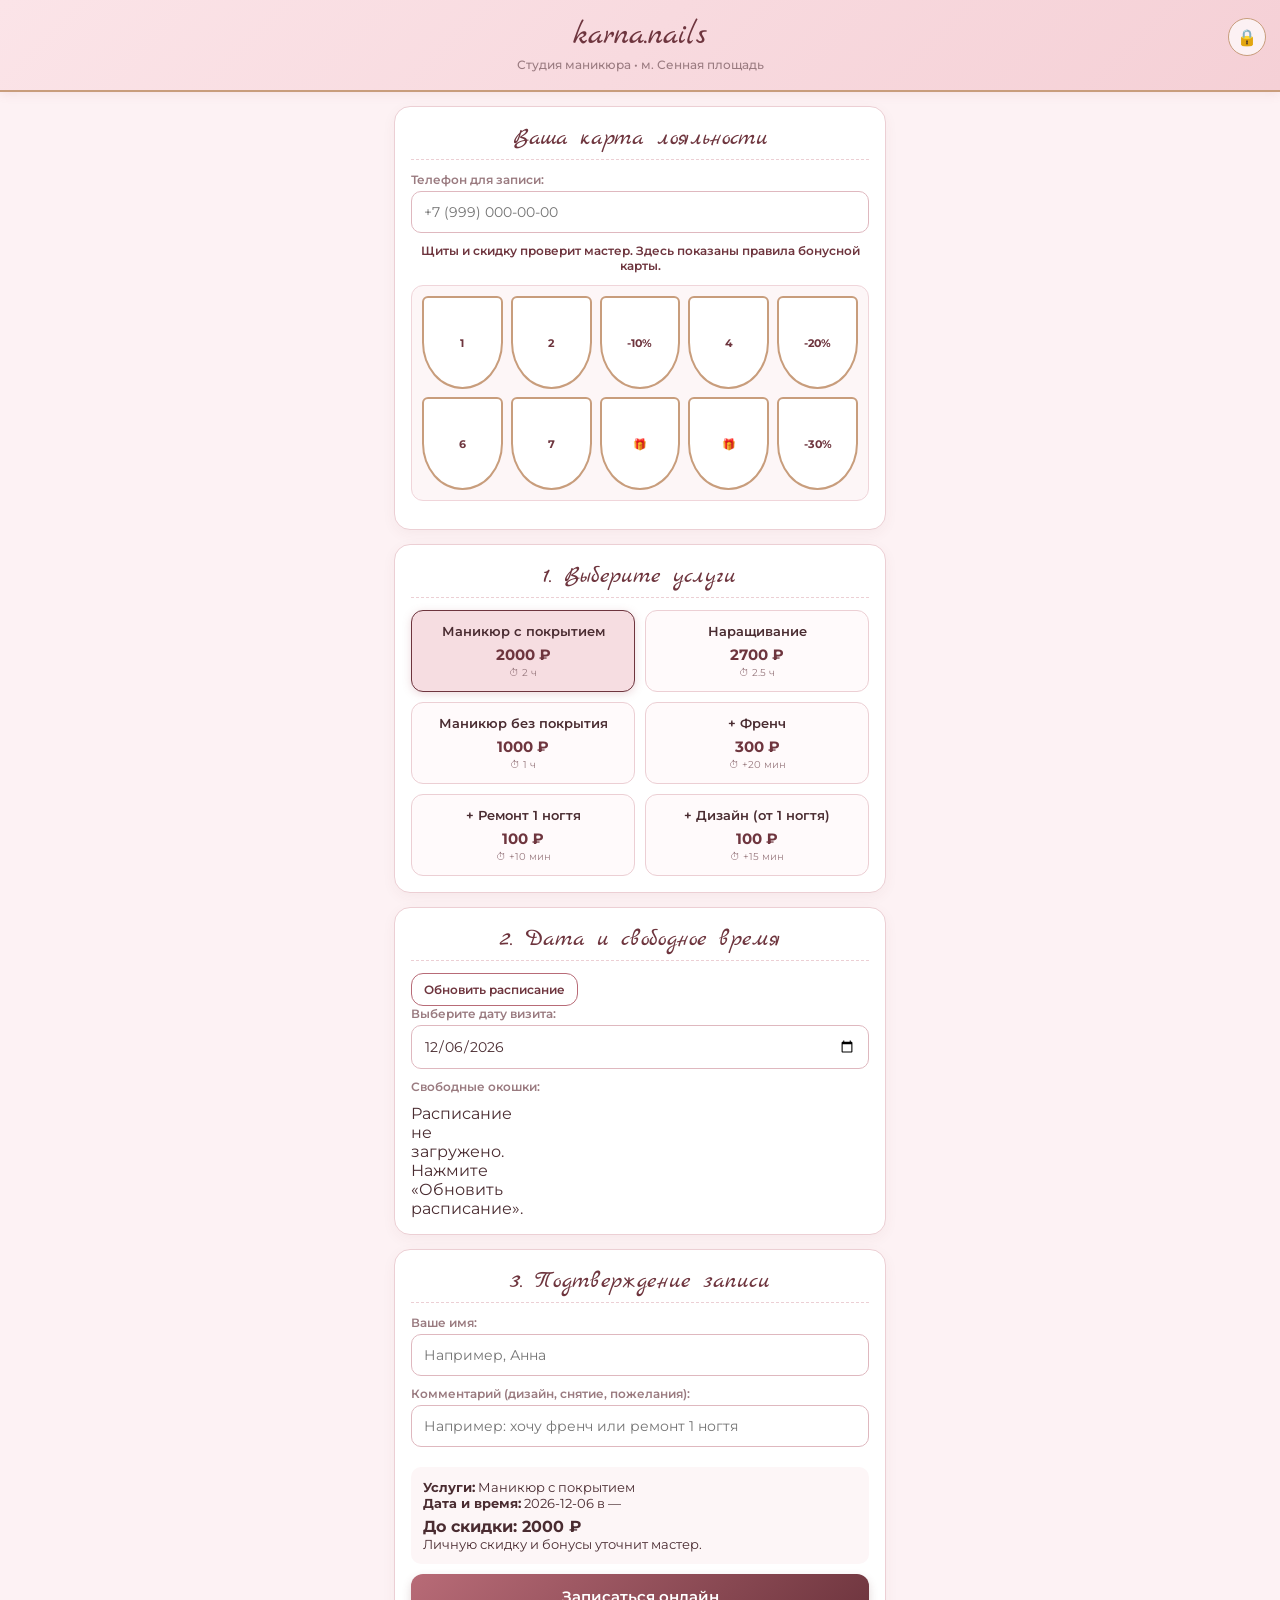
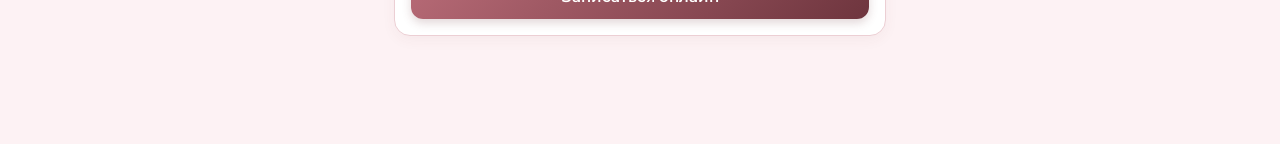
==== index.html @ b77706a6 "Refresh test frontend assets after booking window update" ====
<!DOCTYPE html>
<html lang="ru">
<head>
  <meta charset="UTF-8">
  <meta name="referrer" content="no-referrer">
  <meta name="viewport" content="width=device-width, initial-scale=1.0, maximum-scale=1.0, user-scalable=no">
  <title>karna.nails — Онлайн-запись и CRM</title>
  <link href="https://fonts.googleapis.com/css2?family=Marck+Script&family=Montserrat:wght@400;500;600;700&display=swap" rel="stylesheet">
  <link rel="stylesheet" href="styles.css?v=booking-window-1">
  <script src="https://accounts.google.com/gsi/client" async defer></script>
  <script src="app.js?v=booking-window-1" defer></script>
</head>
<body>
<dialog id="adminLoginDialog">
  <form method="dialog">
    <h2>Вход мастера через Google</h2>
    <p>Выберите разрешённый аккаунт Антона или Карины.</p>
    <div id="googleSignInButton" aria-label="Вход через Google"></div>
    <button class="btn btn-outline" value="cancel">Отмена</button>
  </form>
</dialog>

<header>
  <h1 class="script-font">karna.nails</h1>
  <p>Студия маникюра • м. Сенная площадь</p>
  <div id="adminBadge" class="mode-badge hidden">Режим Мастера (Админ)</div>
  <button class="lock-btn" data-action="toggleAdminMode" title="Вход для мастера">🔒</button>
</header>

<div class="container">

  <!-- ==================== РЕЖИМ КЛИЕНТА (ОНЛАЙН-ЗАПИСЬ) ==================== -->
  <div id="clientView">

    <!-- Шаг 1: Проверка карты лояльности по телефону -->
    <div class="card">
      <div class="card-title script-font">Ваша карта лояльности</div>
      <label>Телефон для записи:</label>
      <input type="tel" id="clientPhoneCheck" placeholder="+7 (999) 000-00-00" data-input-action="renderClientLoyalty">
      <div id="clientLoyaltyStatus" class="loyalty-status">
        Щиты и скидку проверит мастер.
      </div>
      <div class="shields-grid" id="clientShieldsGrid"></div>
    </div>

    <!-- Шаг 2: Выбор услуг -->
    <div class="card">
      <div class="card-title script-font">1. Выберите услуги</div>
      <div class="service-grid" id="clientServicesGrid"></div>
    </div>

    <!-- Шаг 3: Выбор даты и свободного времени -->
    <div class="card">
      <div class="card-title script-font">2. Дата и свободное время</div>
      <button class="btn btn-outline" data-action="syncFromCloud">Обновить расписание</button>
      <label>Выберите дату визита:</label>
      <input type="date" id="clientDate" data-change-action="renderClientSlots">
      <label>Свободные окошки:</label>
      <div class="slots-grid" id="clientSlotsGrid"></div>
    </div>

    <!-- Шаг 4: Оформление -->
    <div class="card">
      <div class="card-title script-font">3. Подтверждение записи</div>
      <label>Ваше имя:</label>
      <input type="text" id="clientName" placeholder="Например, Анна">
      <label>Комментарий (дизайн, снятие, пожелания):</label>
      <input type="text" id="clientNote" placeholder="Например: хочу френч или ремонт 1 ногтя">

      <div id="clientSummaryBox" class="booking-summary">
        Выберите услугу и время выше
      </div>

      <button class="btn" data-action="submitClientBooking">Записаться онлайн</button>
    </div>
  </div>

  <!-- ==================== РЕЖИМ АДМИНА (МАСТЕР) ==================== -->
  <div id="adminView" class="hidden">
    <!-- Управление плавающим графиком -->
    <div class="schedule-editor">
      <h3>🗓 Настройка рабочих часов</h3>
      <p class="schedule-help">Выберите дату и впишите доступное время через запятую (например: 12:00, 15:30, 18:00). Если оставить поле пустым, день станет выходным.</p>
      <input type="date" id="adminScheduleDate" data-change-action="loadScheduleForDate" class="schedule-date">
      <input type="text" id="adminScheduleSlots" placeholder="10:00, 12:00..." class="schedule-slots">
      <button data-action="saveScheduleForDate" class="schedule-save-button">Сохранить день</button>
      <span id="scheduleSaveStatus" class="schedule-save-status hidden">Сохранено! ✓</span>
    </div>

    <!-- ВКЛАДКА 1: КАЛЕНДАРЬ И ЗАПИСИ -->
    <div id="tabSchedule">
      <div class="card">
        <div class="card-title script-font">Расписание и Запись</div>
        <div class="schedule-filter">
          <input type="date" id="adminDateFilter" data-change-action="renderAdminSchedule" class="no-bottom-margin">
          <button class="btn btn-outline btn-sm" data-action="showAllDates">Все дни</button>
        </div>
        <div id="adminAppointmentsList"></div>
      </div>

      <div class="card">
        <div class="card-title script-font">Записать клиента вручную</div>
        <label>Имя клиентки:</label>
        <input type="text" id="admClientName" placeholder="Имя">
        <label>Телефон:</label>
        <input type="tel" id="admClientPhone" placeholder="+7 (999) 000-00-00">
        <div class="form-grid">
          <div>
            <label>Дата:</label>
            <input type="date" id="admDate">
          </div>
          <div>
            <label>Время:</label>
            <select id="admTime">
              <option value="10:00">10:00</option>
              <option value="12:30">12:30</option>
              <option value="15:00">15:00</option>
              <option value="17:30">17:30</option>
              <option value="20:00">20:00</option>
            </select>
          </div>
        </div>
        <label>Основная услуга:</label>
        <select id="admService"></select>
        <label>Тип прайса:</label>
        <select id="admPriceMode">
          <option value="new">Новый прайс (Центр — 2000 ₽ покрытие)</option>
          <option value="old">Старый прайс (Переходный — 1650 ₽ покрытие)</option>
        </select>
        <button class="btn" data-action="addAdminBooking">Добавить запись в календарь</button>
      </div>
    </div>

    <!-- ВКЛАДКА 2: КЛИЕНТЫ И КАРТЫ ЛОЯЛЬНОСТИ -->
    <div id="tabClients" class="hidden">
      <div class="card">
        <div class="card-title script-font">База клиентов и 10 щитов</div>
        <p class="loyalty-help">
          3 визит: -10% • 5 визит: -20% • 8 и 9 визит: 🎁 Подарок • 10 визит: -30%
        </p>
        <div id="adminClientsList"></div>
      </div>
    </div>

    <!-- ВКЛАДКА 3: СКЛАД И ЗАКУПКИ -->
    <div id="tabInventory" class="hidden">
      <div class="card hidden">
        <div class="card-title script-font">Старые настройки себестоимости</div>
        <p class="legacy-cost-help">Для новых расчётов используется каталог ниже. Эти прежние настройки сохранены для совместимости.</p>
        <div class="form-grid">
          <div>
            <label>Одноразовый набор (пилка, баф, пакет), ₽:</label>
            <input type="number" id="costDisposable" value="65" data-change-action="saveSettings">
          </div>
          <div>
            <label>Порция базы/геля/топа (покрытие), ₽:</label>
            <input type="number" id="costGel" value="85" data-change-action="saveSettings">
          </div>
          <div>
            <label>Порция для наращивания (формы+гель), ₽:</label>
            <input type="number" id="costExt" value="160" data-change-action="saveSettings">
          </div>
          <div>
            <label>Себестоимость подарка (8-9 визит), ₽:</label>
            <input type="number" id="costGift" value="50" data-change-action="saveSettings">
          </div>
        </div>
      </div>

      <!-- Каталог и остатки материалов -->
      <div class="card">
        <div class="card-title script-font">Склад: материалы и остатки</div>
        <p class="inventory-help">
          Цена указана за упаковку. Остатки — в штуках/мл. Все 18 позиций начинают с нуля.
          Нормы расхода можно менять для каждой услуги. Многоразовые инструменты не списываются автоматически.
        </p>
        <button class="btn inventory-add-button" data-action="addInventoryItem">+ Добавить материал</button>
        <div id="inventoryCatalog"></div>
      </div>

      <div class="card">
        <div class="card-title script-font">Журнал закупок (Гели, Фрезы, Аренда)</div>
        <label>Что купили / оплатили:</label>
        <input type="text" id="expTitle" placeholder="Напр.: Партия гель-лаков и топ">
        <div class="form-grid">
          <div>
            <label>Сумма (₽):</label>
            <input type="number" id="expAmount" placeholder="2500">
          </div>
          <div>
            <label>Категория:</label>
            <select id="expCat">
              <option value="Материалы (гели/лаки)">Материалы (гели/лаки)</option>
              <option value="Расходники (пилки/перчатки)">Расходники</option>
              <option value="Инвентарь и фрезы">Инвентарь и фрезы</option>
              <option value="Аренда кабинета (Сенная)">Аренда на Сенной</option>
              <option value="Подарки клиентам">Подарки (8-9 визит)</option>
            </select>
          </div>
        </div>
        <button class="btn" data-action="addExpense">Внести расход в чеки</button>
        <div id="expensesList" class="expenses-list"></div>
      </div>
    </div>

    <!-- ВКЛАДКА 4: ФИНАНСЫ И GOOGLE ТАБЛИЦА -->
    <div id="tabFinance" class="hidden">
      <div class="card">
        <div class="card-title script-font">Финансы и Чистая прибыль</div>
        <div class="stat-row">
          <div class="stat-box">
            <div class="metric-label">Выручка (по записям)</div>
            <div class="stat-val" id="finGross">0 ₽</div>
          </div>
          <div class="stat-box">
            <div class="metric-label">Чистая с процедур</div>
            <div class="stat-val text-success" id="finNetOp">0 ₽</div>
          </div>
        </div>
        <div class="stat-row">
          <div class="stat-box">
            <div class="metric-label">Чеки закупок и аренда</div>
            <div class="stat-val text-danger" id="finExpenses">0 ₽</div>
          </div>
          <div class="stat-box">
            <div class="metric-label">Реальный остаток (Cash Flow)</div>
            <div class="stat-val" id="finCashFlow">0 ₽</div>
          </div>
        </div>
      </div>

      <div class="card">
        <div class="card-title script-font">Связь с Google Таблицей</div>
        <label>URL веб-приложения Google Apps Script:</label>
        <input type="url" id="gasUrlInput" readonly placeholder="Адрес задан в app.js">
        <div class="action-row">
          <button class="btn btn-outline flex-fill" data-action="syncFromCloud">🔄 Загрузить из Таблицы</button>
          <button class="btn flex-fill" data-action="syncToCloud">☁️ Выгрузить в Таблицу</button>
        </div>
        <p id="syncStatus" class="sync-status"></p>
      </div>
    </div>

    <!-- Нижняя панель навигации Мастера -->
    <div class="admin-nav">
      <button class="nav-tab active" data-action="switchAdminTab" data-tab="Schedule">📅<span>Записи</span></button>
      <button class="nav-tab" data-action="switchAdminTab" data-tab="Clients">🛡️<span>Карты (10)</span></button>
      <button class="nav-tab" data-action="switchAdminTab" data-tab="Inventory">💅<span>Склад</span></button>
      <button class="nav-tab" data-action="switchAdminTab" data-tab="Finance">💰<span>Прибыль</span></button>
    </div>

  </div>
</div>


</body>
</html>
---- styles.css ----
:root {
  --bg-pink: #fdf2f4;
  --card-bg: #ffffff;
  --accent: #b86b77;
  --accent-dark: #6e353e;
  --accent-light: #f6dde1;
  --gold: #c89d7c;
  --text: #4a2c31;
  --muted: #9a7b80;
  --green: #2e7d32;
  --danger: #c62828;
}
* { box-sizing: border-box; margin: 0; padding: 0; font-family: 'Montserrat', sans-serif; }
body { background: var(--bg-pink); color: var(--text); padding-bottom: 80px; }
.script-font { font-family: 'Marck Script', cursive; }

/* Шапка */
header {
  background: linear-gradient(135deg, #fbe4e8 0%, #f5d0d6 100%);
  padding: 18px 16px;
  text-align: center;
  position: relative;
  border-bottom: 2px solid var(--gold);
  box-shadow: 0 2px 10px rgba(184,107,119,0.12);
}
header h1 { font-size: 32px; color: var(--accent-dark); font-weight: normal; line-height: 1.1; }
header p { font-size: 12px; color: var(--muted); margin-top: 4px; font-weight: 500; }
.lock-btn {
  position: absolute; right: 14px; top: 18px;
  background: rgba(255,255,255,0.7); border: 1px solid var(--gold);
  border-radius: 50%; width: 38px; height: 38px;
  font-size: 16px; cursor: pointer; display: flex; align-items: center; justify-content: center;
}
.mode-badge {
  display: inline-block; background: var(--accent-dark); color: #fff;
  font-size: 10px; padding: 3px 8px; border-radius: 10px; margin-top: 4px; text-transform: uppercase;
}

.container { max-width: 520px; margin: 0 auto; padding: 14px; }

/* Карточки */
.card {
  background: var(--card-bg);
  border: 1px solid #eccfd4;
  border-radius: 16px;
  padding: 16px;
  margin-bottom: 14px;
  box-shadow: 0 4px 14px rgba(110,53,62,0.05);
}
.card-title {
  font-size: 24px; color: var(--accent-dark); margin-bottom: 12px;
  text-align: center; border-bottom: 1px dashed #eccfd4; padding-bottom: 6px;
}

/* Услуги (Витрина клиента) */
.service-grid { display: grid; grid-template-columns: 1fr 1fr; gap: 10px; }
.service-item {
  border: 1.5px solid #eccfd4; border-radius: 12px; padding: 12px 10px;
  text-align: center; cursor: pointer; transition: 0.2s; background: #fffafb;
  position: relative;
}
.service-item.selected {
  border-color: var(--accent-dark); background: var(--accent-light);
  box-shadow: 0 2px 8px rgba(184,107,119,0.25);
}
.service-name { font-size: 13px; font-weight: 600; margin-bottom: 6px; color: var(--text); }
.service-price { font-size: 15px; font-weight: 700; color: var(--accent-dark); }
.service-dur { font-size: 10px; color: var(--muted); margin-top: 2px; }

/* Слоты времени */
.slots-grid { display: grid; grid-template-columns: repeat(4, 1fr); gap: 8px; margin-top: 10px; }
.slot-btn {
  padding: 10px 4px; border-radius: 10px; border: 1px solid var(--gold);
  background: #fff; color: var(--text); font-weight: 600; font-size: 13px;
  cursor: pointer; text-align: center; transition: 0.2s;
}
.slot-btn.selected { background: var(--accent); color: #fff; border-color: var(--accent-dark); }
.slot-btn:disabled { background: #eee; color: #aaa; border-color: #ddd; cursor: not-allowed; text-decoration: line-through; }

/* Щиты лояльности */
.shields-grid {
  display: grid; grid-template-columns: repeat(5, 1fr); gap: 8px;
  margin: 12px 0; padding: 10px; background: #fdf6f7; border-radius: 12px; border: 1px solid #f0d5da;
}
.shield {
  aspect-ratio: 1 / 1.15;
  border: 2px solid var(--gold);
  border-radius: 6px 6px 50% 50%;
  display: flex; flex-direction: column; align-items: center; justify-content: center;
  font-size: 11px; font-weight: 700; color: var(--accent-dark);
  background: #fff; position: relative; text-align: center; padding: 2px;
}
.shield.done {
  background: linear-gradient(135deg, var(--accent) 0%, var(--accent-dark) 100%);
  color: #fff; border-color: var(--accent-dark);
}
.shield.next {
  border: 2px dashed var(--accent-dark);
  background: #fff0f3; animation: pulse 1.5s infinite;
}
@keyframes pulse { 0% { transform: scale(1); } 50% { transform: scale(1.05); } 100% { transform: scale(1); } }

/* Формы и кнопки */
input, select {
  width: 100%; padding: 11px 12px; border: 1px solid #dfb8bf;
  border-radius: 10px; font-size: 14px; margin-bottom: 10px; background: #fff; color: var(--text);
}
label { font-size: 12px; font-weight: 600; color: var(--muted); display: block; margin-bottom: 4px; }
.btn {
  width: 100%; padding: 13px; border: none; border-radius: 12px;
  background: linear-gradient(135deg, var(--accent) 0%, var(--accent-dark) 100%);
  color: #fff; font-size: 15px; font-weight: 600; cursor: pointer;
  box-shadow: 0 4px 10px rgba(110,53,62,0.2);
}
.btn-outline {
  background: #fff; color: var(--accent-dark); border: 1.5px solid var(--accent);
  box-shadow: none; padding: 8px 12px; font-size: 12px; width: auto;
}
.btn-sm { padding: 6px 10px; font-size: 11px; border-radius: 8px; width: auto; }

/* Навигация админа */
.admin-nav {
  position: fixed; bottom: 0; left: 0; right: 0;
  background: #fff; border-top: 1px solid #eccfd4;
  display: flex; justify-content: space-around; padding: 8px 0; z-index: 100;
}
.nav-tab {
  background: none; border: none; color: var(--muted); font-size: 11px;
  font-weight: 600; cursor: pointer; display: flex; flex-direction: column; align-items: center; gap: 3px;
}
.nav-tab.active { color: var(--accent-dark); }

/* Метрики и списки */
.stat-row { display: grid; grid-template-columns: 1fr 1fr; gap: 10px; margin-bottom: 12px; }
.stat-box { background: #fdf6f7; padding: 12px; border-radius: 12px; border: 1px solid #f0d5da; text-align: center; }
.stat-val { font-size: 18px; font-weight: 700; color: var(--accent-dark); margin-top: 4px; }
.appt-item {
  border-left: 4px solid var(--accent); background: #fffafb;
  padding: 12px; border-radius: 10px; margin-bottom: 10px; border: 1px solid #f0d5da; border-left-width: 4px;
}
.appt-item.completed { border-left-color: var(--green); background: #f4fbf5; }
.booking-day { border:1px solid #f0d5da; border-radius:10px; margin-bottom:10px; overflow:hidden; background:#fff; }
.booking-day > summary { display:flex; align-items:center; justify-content:space-between; gap:10px; padding:12px; cursor:pointer; color:var(--accent-dark); font-weight:700; background:#fff5f7; }
.booking-day > summary::marker { color:var(--accent-dark); }
.booking-day-count { font-size:12px; color:var(--muted); font-weight:600; white-space:nowrap; }
.booking-day-list { padding:10px 10px 0; }
.booking-day-list .appt-item { margin-bottom:10px; }

.badge { padding: 3px 7px; border-radius: 6px; font-size: 10px; font-weight: 700; }
.badge-bonus { background: #ffe0e6; color: var(--accent-dark); }
.badge-profit { background: #e8f5e9; color: var(--green); }
.hidden { display: none !important; }

/* Стили форм и динамических карточек */
.loyalty-status { font-size:12px; text-align:center; color:var(--accent-dark); font-weight:600; margin-bottom:6px; }
.booking-summary { background:#fdf6f7; padding:12px; border-radius:10px; margin:10px 0; font-size:13px; }
.schedule-editor { background: #f0f8ff; padding: 15px; border-radius: 8px; margin-bottom: 20px; }
.schedule-help { font-size: 0.9em; color: #555; }
.schedule-date { padding: 8px; margin-right: 10px; }
.schedule-slots { padding: 8px; width: 200px; }
.schedule-save-button { padding: 8px 15px; background: #28a745; color: white; border: none; border-radius: 4px; cursor: pointer; }
.schedule-save-status { color:green; margin-left:10px; display:inline; }
.schedule-filter { display:flex; gap:8px; align-items:center; margin-bottom:10px; }
.no-bottom-margin { margin-bottom:0; }
.form-grid { display:grid; grid-template-columns:1fr 1fr; gap:8px; }
.loyalty-help { font-size:11px; color:var(--muted); margin-bottom:12px; text-align:center; }
.legacy-cost-help { font-size:11px; color:var(--muted); margin-bottom:10px; }
.inventory-help { font-size:12px; color:var(--muted); margin-bottom:12px; }
.inventory-add-button { margin-bottom:12px; }
.expenses-list { margin-top:14px; }
.metric-label { font-size:11px; color:var(--muted); }
.text-success { color:var(--green); }
.text-danger { color:var(--danger); }
.action-row { display:flex; gap:8px; }
.flex-fill { flex:1; }
.sync-status { font-size:11px; color:var(--muted); margin-top:8px; text-align:center; }
.inventory-card { margin-bottom:9px; }
.inventory-heading { display:flex;justify-content:space-between;gap:8px;align-items:start; }
.text-body { font-size:13px; }
.inventory-stock { font-size:12px; white-space:nowrap; }
.inventory-details { font-size:11px;color:var(--muted);margin:6px 0; }
.inventory-actions { display:flex;gap:5px;flex-wrap:wrap; }
.text-small { font-size:12px; }
.day-off { color:#555; text-align:center; grid-column: 1 / -1; padding:10px; }
.loyalty-label { color:var(--accent-dark); font-weight:600; }
.summary-total { font-size:16px; margin-top:6px; }
.summary-original-price { color:#999; font-size:12px; }
.empty-schedule { text-align:center; color:var(--muted); font-size:13px; }
.item-heading { display:flex; justify-content:space-between; align-items:center; }
.appointment-details { font-size:12px; color:var(--muted); margin:4px 0; }
.appointment-note { font-size:11px; background:#fff; padding:4px 8px; border-radius:6px; margin:4px 0; }
.appointment-footer { display:flex; justify-content:space-between; align-items:center; margin-top:8px; flex-wrap:wrap; gap:6px; }
.compact-actions { display:flex; gap:6px; }
.complete-appointment-button { background:var(--green); }
.payment-status { font-size:11px; color:var(--green); font-weight:700; }
.danger-button { color:var(--danger); border-color:var(--danger); }
.client-next-visit { font-size:12px; color:var(--accent-dark); margin-top:4px; font-weight:600; }
.client-actions { display:flex; gap:8px; margin-top:10px; }
.expense-row { display:flex; justify-content:space-between; padding:8px 0; border-bottom:1px solid #f0d5da; font-size:13px; }
.expense-category { color:var(--muted); font-size:11px; }
.expense-amount { color:var(--danger); font-weight:600; }
.text-accent { color:var(--accent-dark); }
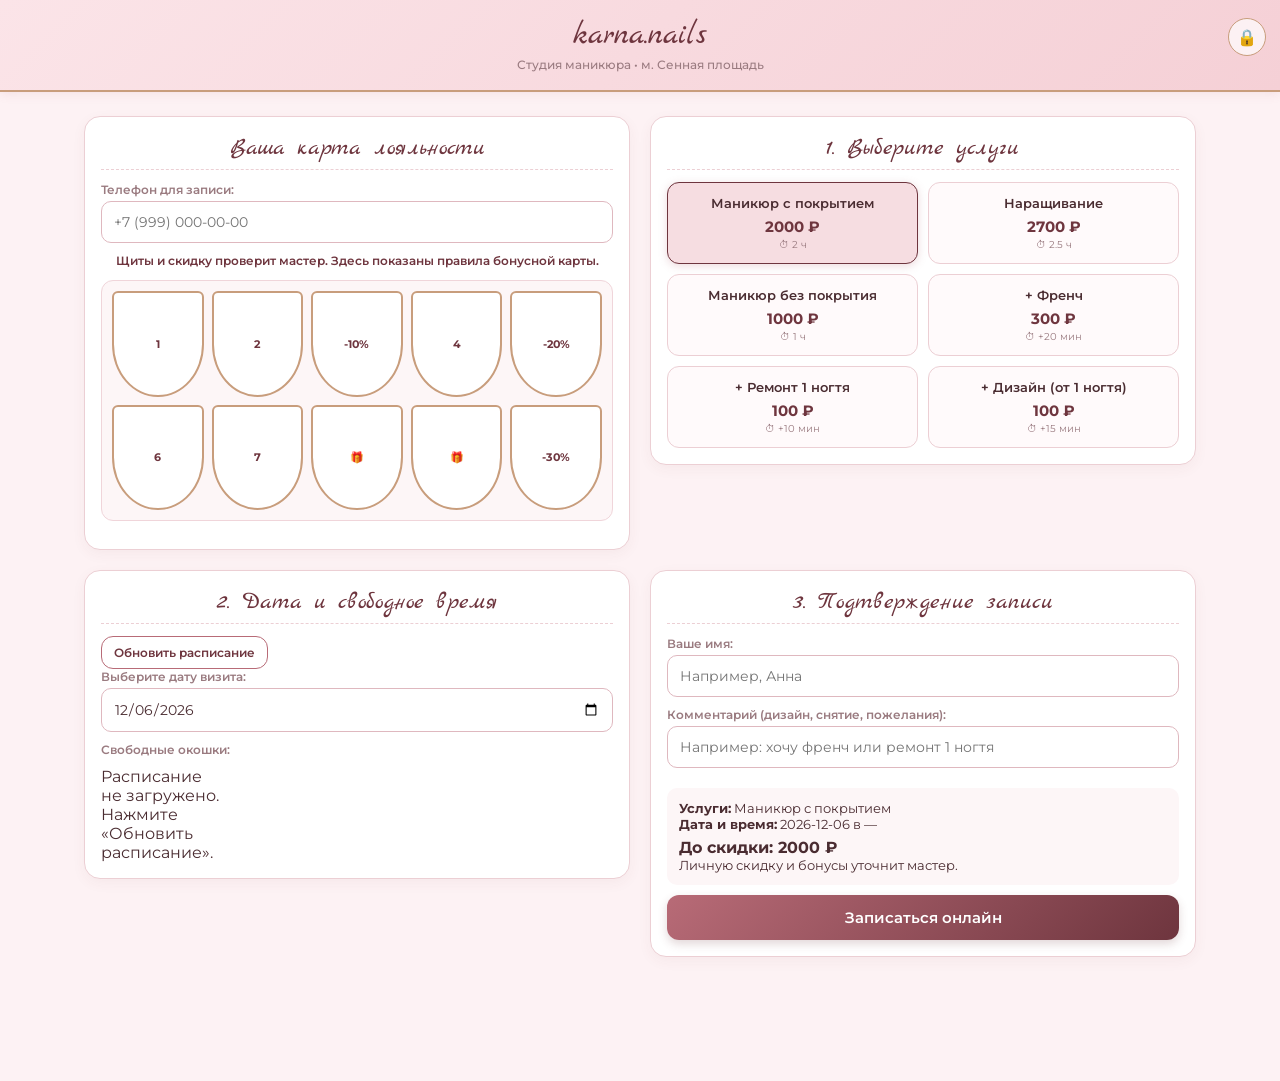
==== commit 304c8910: "Refresh desktop layout stylesheet on test site" ====
--- a/index.html
+++ b/index.html
@@ -6,9 +6,9 @@
   <meta name="viewport" content="width=device-width, initial-scale=1.0, maximum-scale=1.0, user-scalable=no">
   <title>karna.nails — Онлайн-запись и CRM</title>
   <link href="https://fonts.googleapis.com/css2?family=Marck+Script&family=Montserrat:wght@400;500;600;700&display=swap" rel="stylesheet">
-  <link rel="stylesheet" href="styles.css?v=booking-window-1">
+  <link rel="stylesheet" href="styles.css?v=desktop-grid-1">
   <script src="https://accounts.google.com/gsi/client" async defer></script>
-  <script src="app.js?v=booking-window-1" defer></script>
+  <script src="app.js?v=completed-revenue-1" defer></script>
 </head>
 <body>
 <dialog id="adminLoginDialog">
@@ -209,7 +209,7 @@
         <div class="card-title script-font">Финансы и Чистая прибыль</div>
         <div class="stat-row">
           <div class="stat-box">
-            <div class="metric-label">Выручка (по записям)</div>
+            <div class="metric-label">Выручка (проведённые визиты)</div>
             <div class="stat-val" id="finGross">0 ₽</div>
           </div>
           <div class="stat-box">
--- a/styles.css
+++ b/styles.css
@@ -190,7 +190,7 @@
 .appointment-details { font-size:12px; color:var(--muted); margin:4px 0; }
 .appointment-note { font-size:11px; background:#fff; padding:4px 8px; border-radius:6px; margin:4px 0; }
 .appointment-footer { display:flex; justify-content:space-between; align-items:center; margin-top:8px; flex-wrap:wrap; gap:6px; }
-.compact-actions { display:flex; gap:6px; }
+.compact-actions { display:flex; gap:6px; flex-wrap:wrap; }
 .complete-appointment-button { background:var(--green); }
 .payment-status { font-size:11px; color:var(--green); font-weight:700; }
 .danger-button { color:var(--danger); border-color:var(--danger); }
@@ -200,3 +200,16 @@
 .expense-category { color:var(--muted); font-size:11px; }
 .expense-amount { color:var(--danger); font-weight:600; }
 .text-accent { color:var(--accent-dark); }
+
+/* Desktop layout: two readable columns. Small screens keep the original flow. */
+@media (min-width: 900px) {
+  .container { max-width: 1160px; padding: 24px 24px 44px; }
+  #clientView {
+    display: grid;
+    grid-template-columns: repeat(2, minmax(0, 1fr));
+    align-items: start;
+    gap: 20px;
+  }
+  #clientView > .card { width: 100%; margin-bottom: 0; }
+  #adminView { max-width: 820px; margin: 0 auto; }
+}
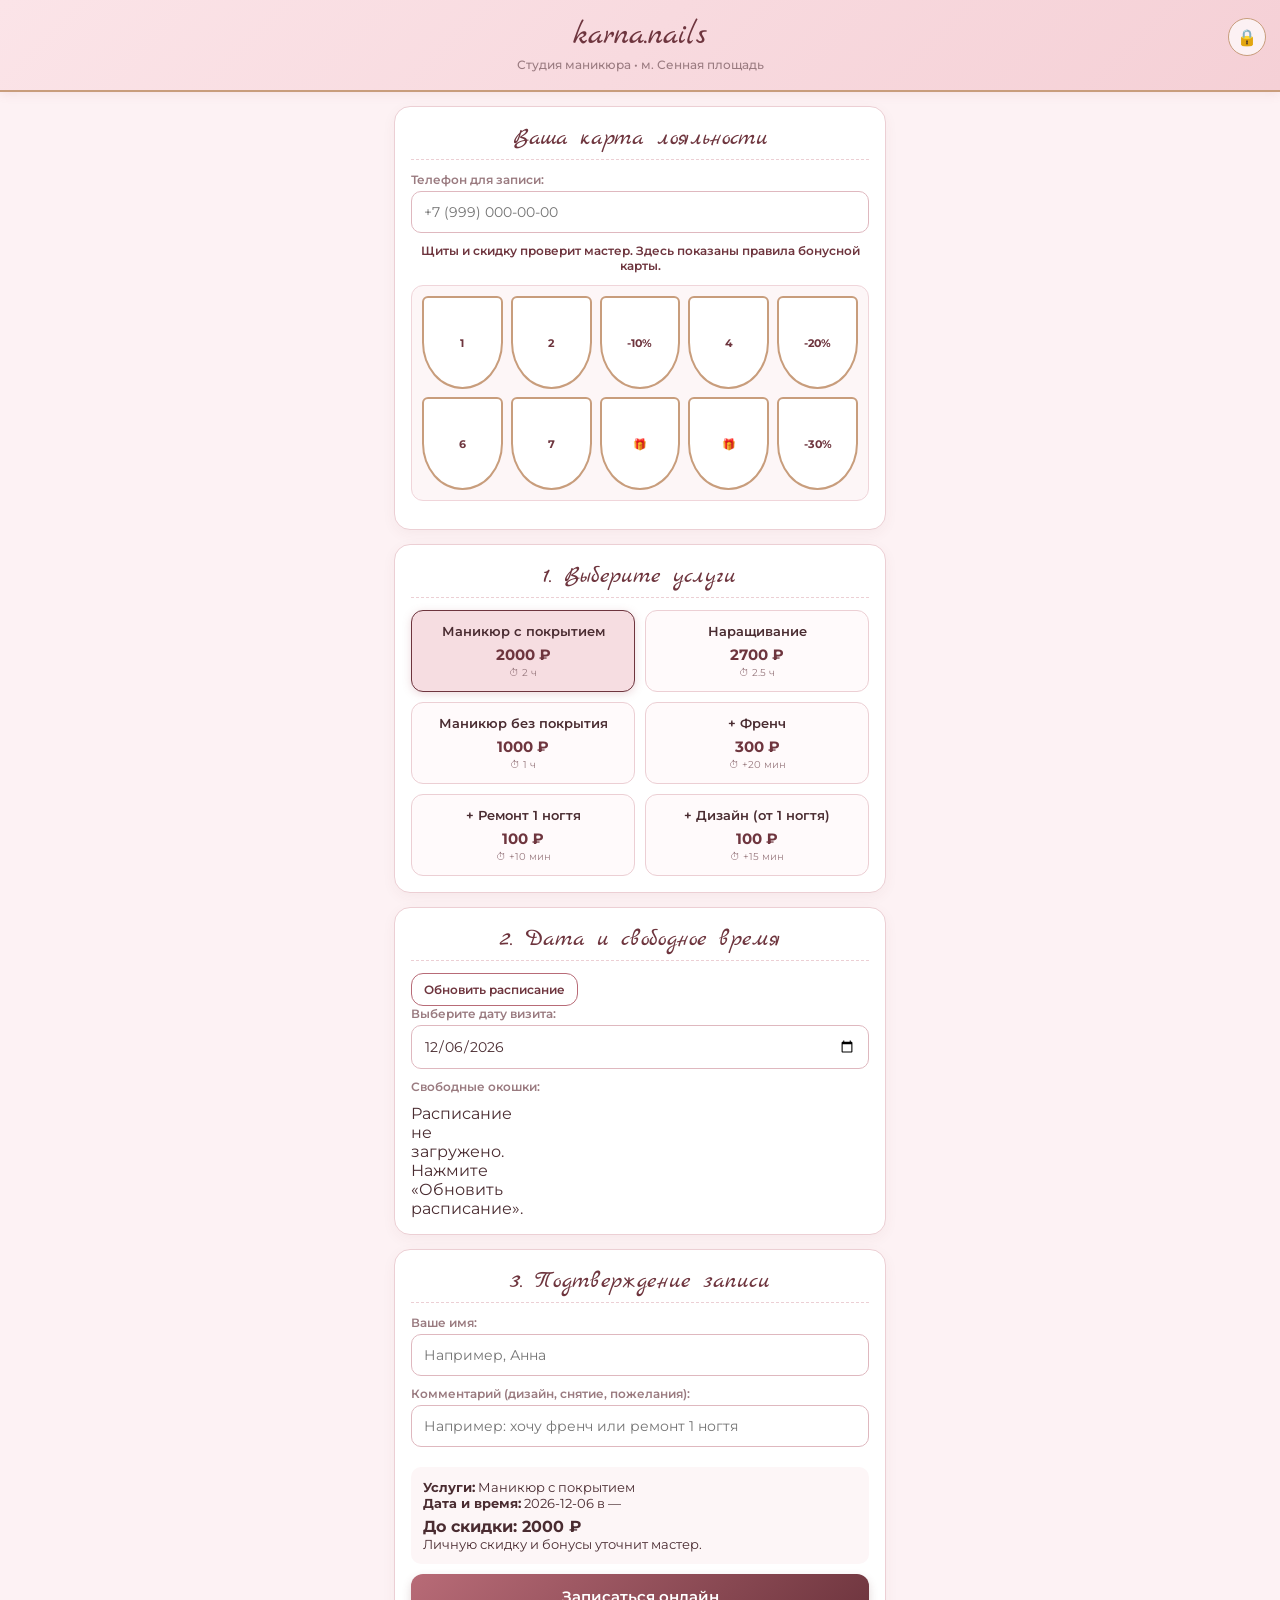
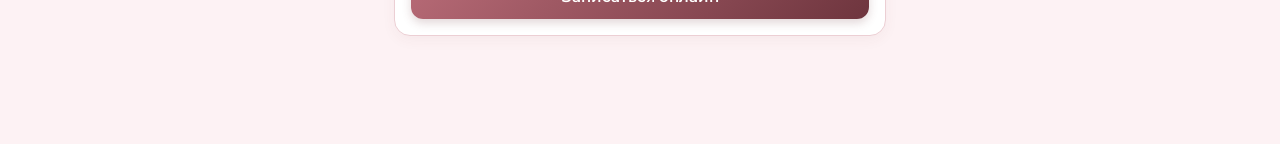
==== commit c2410058: "Refresh stylesheet for classic desktop layout" ====
--- a/index.html
+++ b/index.html
@@ -6,9 +6,9 @@
   <meta name="viewport" content="width=device-width, initial-scale=1.0, maximum-scale=1.0, user-scalable=no">
   <title>karna.nails — Онлайн-запись и CRM</title>
   <link href="https://fonts.googleapis.com/css2?family=Marck+Script&family=Montserrat:wght@400;500;600;700&display=swap" rel="stylesheet">
-  <link rel="stylesheet" href="styles.css?v=desktop-grid-1">
+  <link rel="stylesheet" href="styles.css?v=portfolio-classic-1">
   <script src="https://accounts.google.com/gsi/client" async defer></script>
-  <script src="app.js?v=completed-revenue-1" defer></script>
+  <script src="app.js?v=portfolio-1" defer></script>
 </head>
 <body>
 <dialog id="adminLoginDialog">
@@ -19,6 +19,11 @@
     <button class="btn btn-outline" value="cancel">Отмена</button>
   </form>
 </dialog>
+<dialog id="galleryLightbox" class="gallery-lightbox">
+  <form method="dialog"><button class="gallery-lightbox-close" aria-label="Закрыть">✕</button></form>
+  <img id="galleryLargeImage" alt="Пример работы мастера">
+  <p id="galleryLargeCaption"></p>
+</dialog>
 
 <header>
   <h1 class="script-font">karna.nails</h1>
@@ -72,6 +77,11 @@
       </div>
 
       <button class="btn" data-action="submitClientBooking">Записаться онлайн</button>
+    </div>
+
+    <div class="card gallery-card hidden" id="clientGalleryCard">
+      <div class="card-title script-font">Примеры наших работ</div>
+      <div class="gallery-grid" id="clientGalleryGrid"></div>
     </div>
   </div>
 
@@ -241,12 +251,28 @@
       </div>
     </div>
 
+    <!-- ГАЛЕРЕЯ МАСТЕРА -->
+    <div id="tabGallery" class="hidden">
+      <div class="card">
+        <div class="card-title script-font">📸 Мои работы</div>
+        <p class="gallery-help">Добавленные фотографии увидят посетители сайта. Файл хранится отдельно от клиентской базы.</p>
+        <label for="galleryPhotoFile">Фотография (JPG, PNG или WebP):</label>
+        <input type="file" id="galleryPhotoFile" accept="image/jpeg,image/png,image/webp">
+        <label for="galleryPhotoCaption">Подпись (необязательно):</label>
+        <input type="text" id="galleryPhotoCaption" maxlength="120" placeholder="Например: нежный френч">
+        <button class="btn" data-action="uploadGalleryPhoto">+ Добавить фотографию</button>
+        <p id="galleryUploadStatus" class="sync-status" role="status"></p>
+        <div class="gallery-grid" id="adminGalleryGrid"></div>
+      </div>
+    </div>
+
     <!-- Нижняя панель навигации Мастера -->
     <div class="admin-nav">
       <button class="nav-tab active" data-action="switchAdminTab" data-tab="Schedule">📅<span>Записи</span></button>
       <button class="nav-tab" data-action="switchAdminTab" data-tab="Clients">🛡️<span>Карты (10)</span></button>
       <button class="nav-tab" data-action="switchAdminTab" data-tab="Inventory">💅<span>Склад</span></button>
       <button class="nav-tab" data-action="switchAdminTab" data-tab="Finance">💰<span>Прибыль</span></button>
+      <button class="nav-tab" data-action="switchAdminTab" data-tab="Gallery">📸<span>Фото</span></button>
     </div>
 
   </div>
--- a/styles.css
+++ b/styles.css
@@ -201,15 +201,21 @@
 .expense-amount { color:var(--danger); font-weight:600; }
 .text-accent { color:var(--accent-dark); }
 
-/* Desktop layout: two readable columns. Small screens keep the original flow. */
-@media (min-width: 900px) {
-  .container { max-width: 1160px; padding: 24px 24px 44px; }
-  #clientView {
-    display: grid;
-    grid-template-columns: repeat(2, minmax(0, 1fr));
-    align-items: start;
-    gap: 20px;
-  }
-  #clientView > .card { width: 100%; margin-bottom: 0; }
-  #adminView { max-width: 820px; margin: 0 auto; }
-}
+/* Портфолио: одинаково удобно смотреть снимки на телефоне и компьютере. */
+.gallery-grid { display:grid; grid-template-columns:repeat(2,minmax(0,1fr)); gap:12px; margin-top:16px; }
+.gallery-tile { position:relative; min-width:0; overflow:hidden; background:#fff9fa; border:1px solid #efd9dd; border-radius:14px; }
+.gallery-image-button { position:relative; width:100%; aspect-ratio:1; display:block; border:0; padding:0; cursor:pointer; background:#f8e8eb; overflow:hidden; }
+.gallery-image { display:none; width:100%; height:100%; object-fit:cover; transition:transform .2s ease; }
+.gallery-image.loaded { display:block; }
+.gallery-image-button:hover .gallery-image { transform:scale(1.035); }
+.gallery-placeholder { position:absolute; inset:0; display:grid; place-items:center; height:100%; color:#aa8087; font-size:13px; padding:8px; }
+.gallery-caption { padding:9px 10px; margin:0; font-size:12px; color:var(--accent-dark); overflow-wrap:anywhere; }
+.gallery-remove { width:auto; margin:0 10px 10px; padding:6px 10px; font-size:12px; border:1px solid #e0abb4; border-radius:8px; background:white; color:#96394a; cursor:pointer; }
+.gallery-help { font-size:13px; color:var(--muted); line-height:1.5; }
+.gallery-empty { grid-column:1/-1; padding:20px; text-align:center; color:var(--muted); font-size:13px; background:#fff9fa; border-radius:12px; }
+.gallery-lightbox { border:0; border-radius:16px; padding:20px; max-width:min(94vw,880px); max-height:92vh; background:#fff; box-shadow:0 12px 45px #310d1e40; }
+.gallery-lightbox::backdrop { background:#220911d9; }
+.gallery-lightbox img { display:block; max-width:100%; max-height:72vh; margin:auto; object-fit:contain; }
+.gallery-lightbox p { margin:12px 25px 0; text-align:center; font-size:14px; color:var(--accent-dark); }
+.gallery-lightbox-close { position:absolute; top:6px; right:8px; width:32px; height:32px; border:0; border-radius:50%; background:#f7e7eb; color:var(--accent-dark); cursor:pointer; }
+@media (max-width:430px) { .nav-tab { font-size:10px; } }
